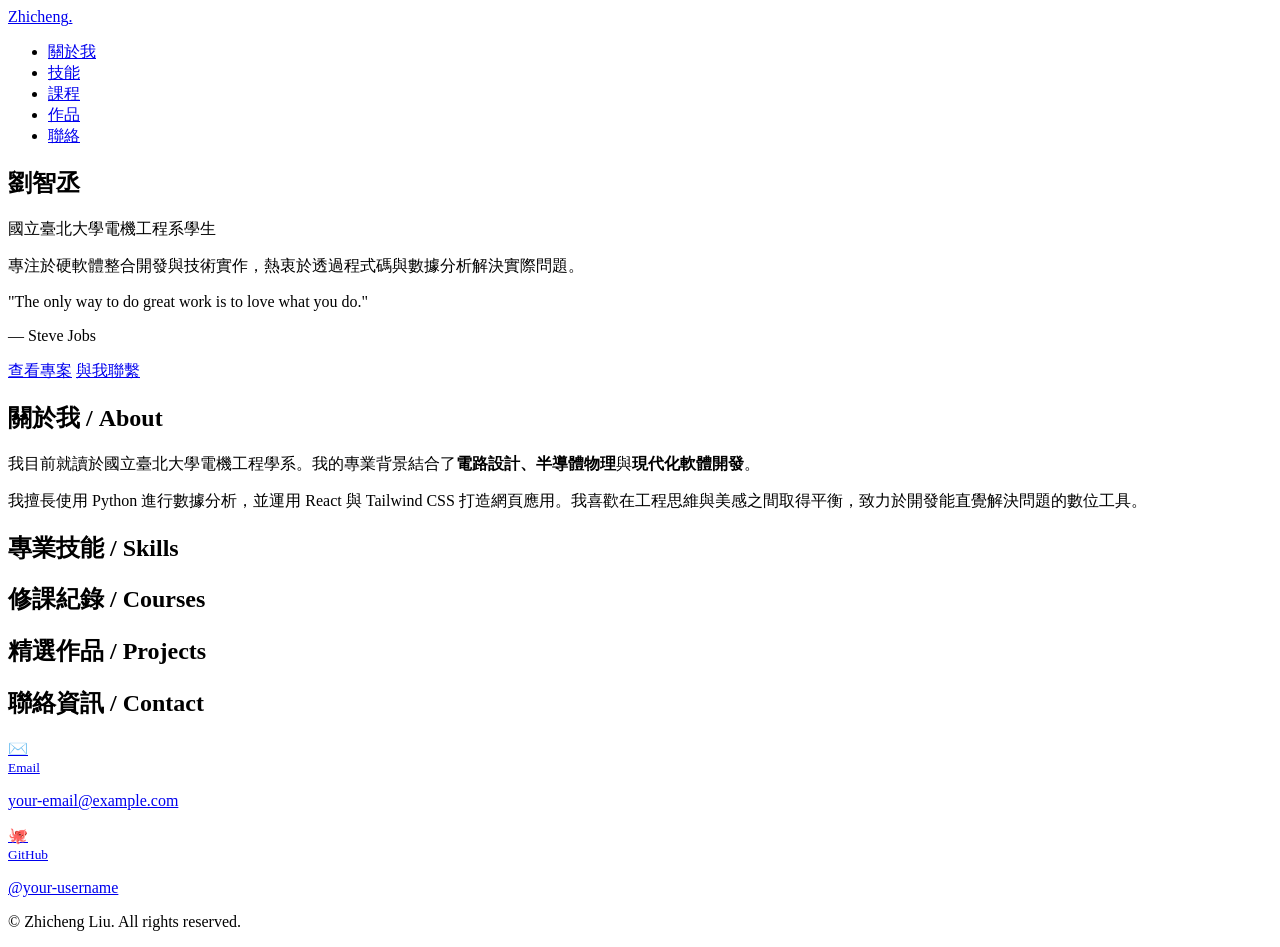
==== index.html @ 46093ad7 "Add files via upload first edition" ====
<!DOCTYPE html>
<html lang="zh-TW">
<head>
    <meta charset="UTF-8">
    <meta name="viewport" content="width=device-width, initial-scale=1.0">
    <title>劉智丞 | Zhicheng Liu Portfolio</title>
    <link href="https://fonts.googleapis.com/css2?family=Inter:wght@300;400;600;700&family=Noto+Sans+TC:wght@400;700&display=swap" rel="stylesheet">
    <link rel="stylesheet" href="css/style.css">
</head>
<body>

    <nav class="navbar">
        <div class="container">
            <a href="#" class="logo">Zhicheng<span>.</span></a>
            <ul class="nav-links">
                <li><a href="#about">關於我</a></li>
                <li><a href="#skills">技能</a></li>
                <li><a href="#courses">課程</a></li>
                <li><a href="#projects">作品</a></li>
                <li><a href="#contact">聯絡</a></li>
            </ul>
        </div>
    </nav>

    <main>
        <section id="hero" class="hero-section">
            <div class="container">
                <div class="hero-content">
                    <h1 class="hero-title"><span class="highlight">劉智丞</span></h1>
                    <p class="hero-subtitle">國立臺北大學電機工程系學生</p>
                    <p class="hero-tagline">專注於硬軟體整合開發與技術實作，熱衷於透過程式碼與數據分析解決實際問題。</p>
                    <div class="quote-container">
                        <p class="quote-text">"The only way to do great work is to love what you do."</p>
                        <p class="quote-author">— Steve Jobs</p>
                    </div>
                    <div class="hero-btns">
                        <a href="#projects" class="btn btn-primary">查看專案</a>
                        <a href="#contact" class="btn btn-outline">與我聯繫</a>
                    </div>
                </div>
            </div>
        </section>

        <section id="about" class="about-section">
            <div class="container">
                <div class="card">
                    <h2 class="section-title">關於我 / About</h2>
                    <div class="about-text">
                        <p>我目前就讀於國立臺北大學電機工程學系。我的專業背景結合了<strong>電路設計、半導體物理</strong>與<strong>現代化軟體開發</strong>。</p>
                        <p>我擅長使用 Python 進行數據分析，並運用 React 與 Tailwind CSS 打造網頁應用。我喜歡在工程思維與美感之間取得平衡，致力於開發能直覺解決問題的數位工具。</p>
                    </div>
                </div>
            </div>
        </section>

        <section id="skills" class="skills-section">
            <div class="container">
                <h2 class="section-title">專業技能 / Skills</h2>
                <div id="skills-container" class="skills-grid">
                    </div>
            </div>
        </section>

        <section id="courses" class="courses-section">
            <div class="container">
                <h2 class="section-title">修課紀錄 / Courses</h2>
                <div id="courses-container" class="courses-list">
                    </div>
            </div>
        </section>

        <section id="projects" class="projects-section">
            <div class="container">
                <h2 class="section-title">精選作品 / Projects</h2>
                <div id="projects-container" class="projects-grid">
                    </div>
            </div>
        </section>

        <section id="contact" class="contact-section">
            <div class="container">
                <h2 class="section-title center">聯絡資訊 / Contact</h2>
                <div class="contact-grid">
                    <a href="mailto:your-email@example.com" class="contact-item">
                        <span class="contact-icon">✉️</span>
                        <div class="contact-detail">
                            <small>Email</small>
                            <p>your-email@example.com</p>
                        </div>
                    </a>
                    <a href="https://github.com/your-username" target="_blank" class="contact-item">
                        <span class="contact-icon">🐙</span>
                        <div class="contact-detail">
                            <small>GitHub</small>
                            <p>@your-username</p>
                        </div>
                    </a>
                </div>
            </div>
        </section>
    </main>

    <footer class="footer">
        <div class="container">
            <p>&copy; <span id="current-year"></span> Zhicheng Liu. All rights reserved.</p>
        </div>
    </footer>

    <script src="js/script.js"></script>
</body>
</html>
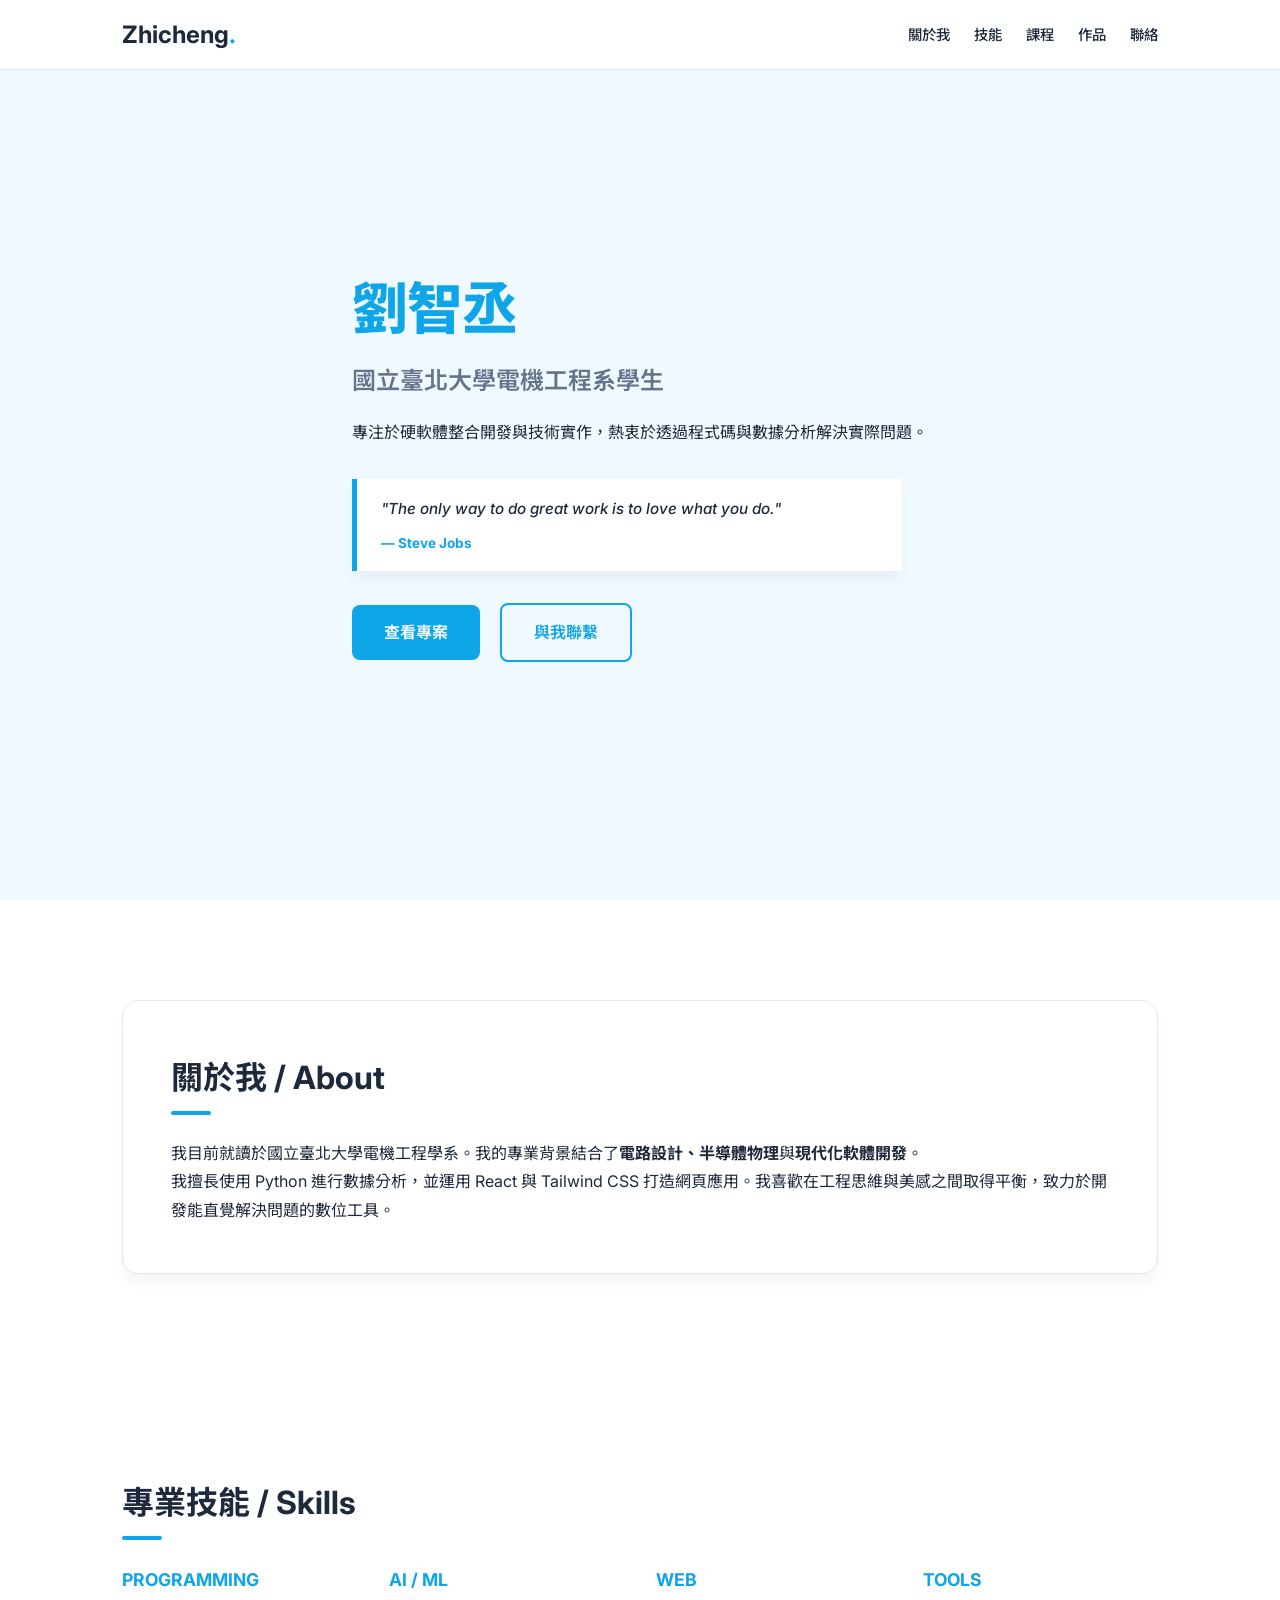
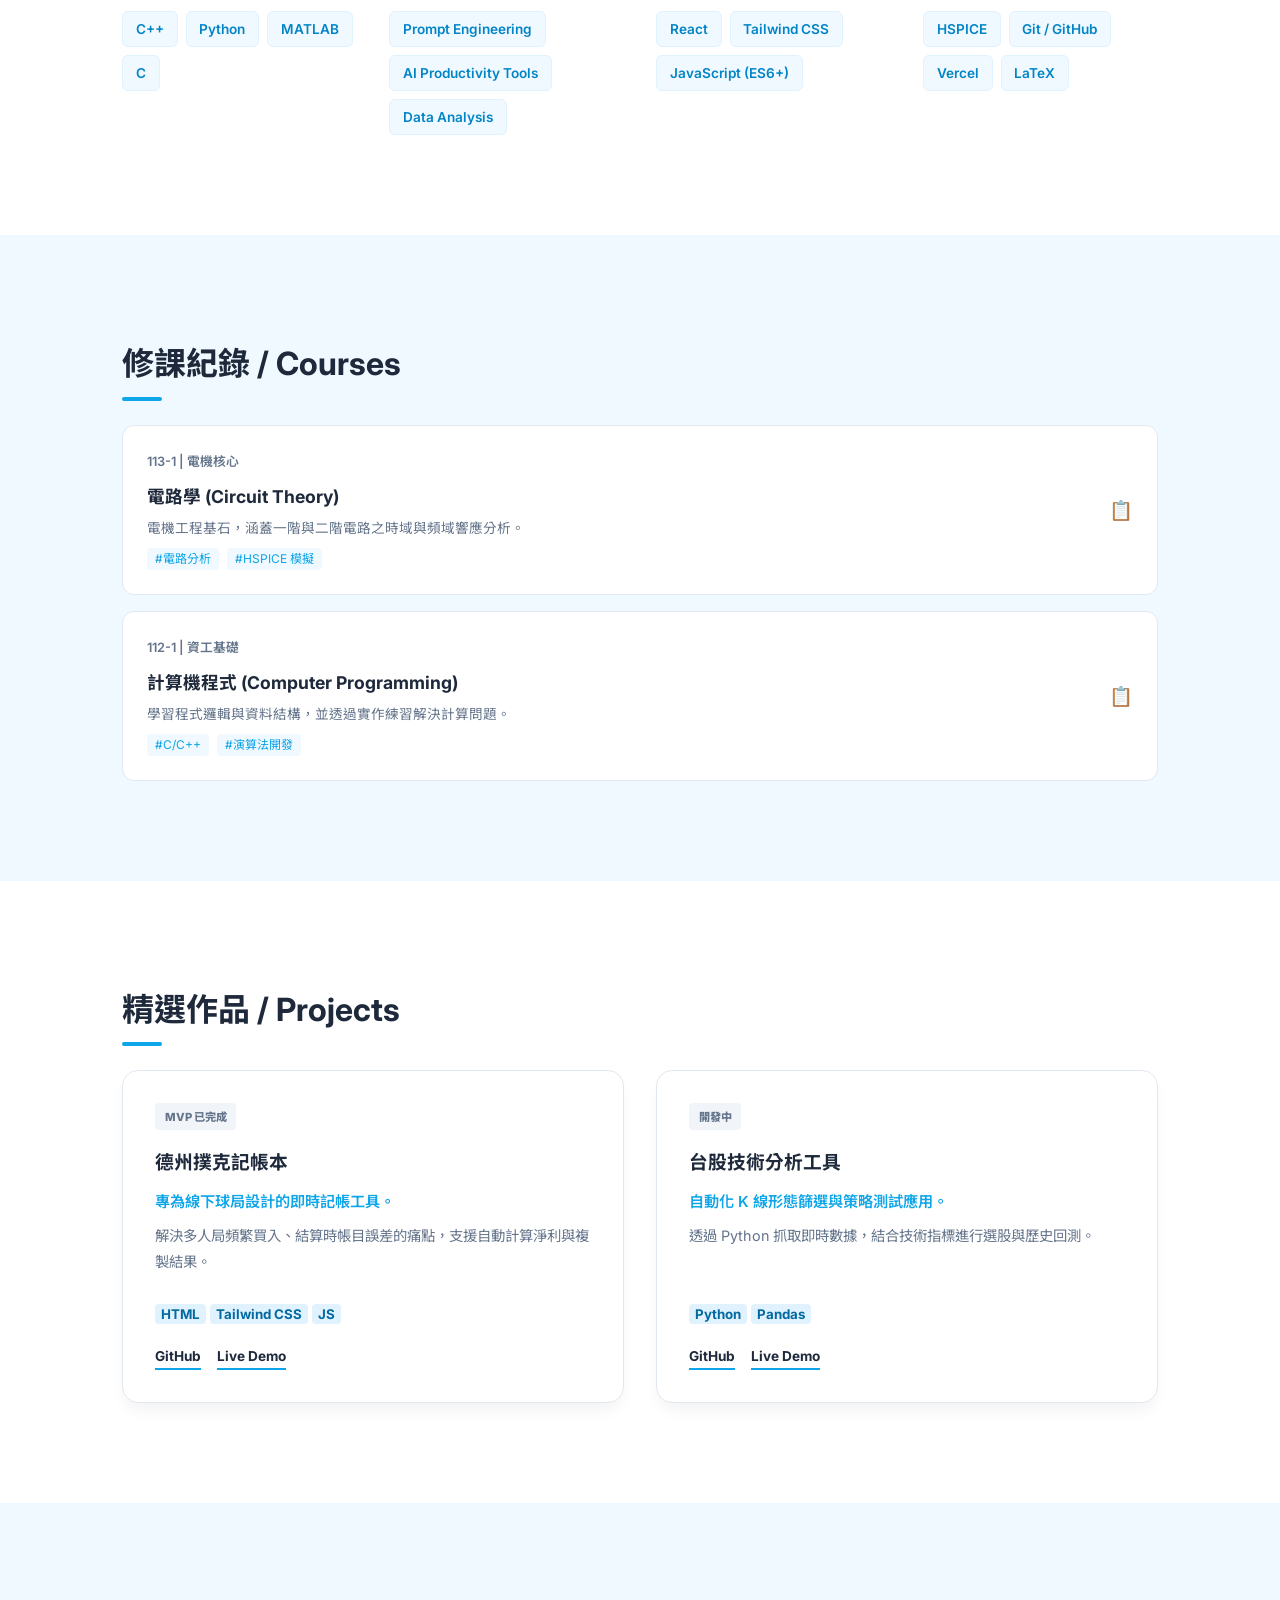
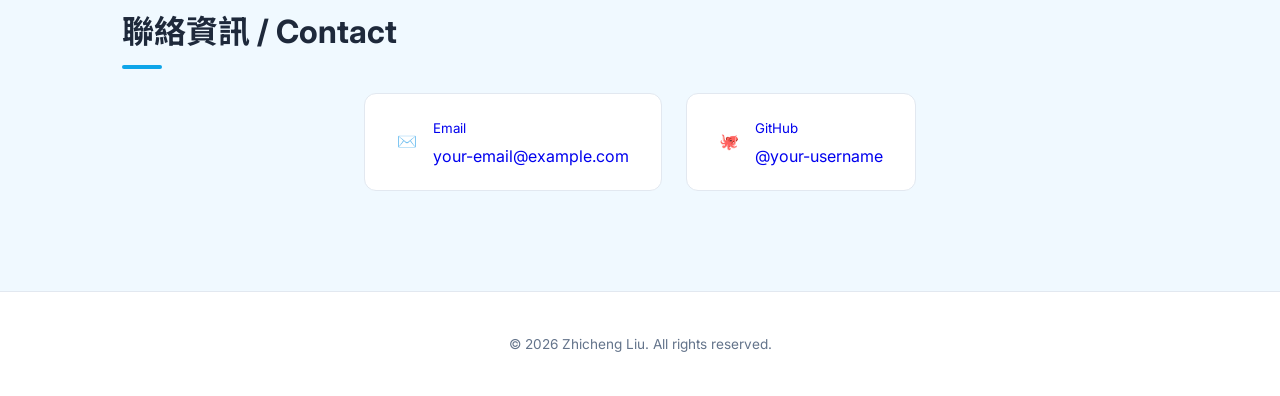
==== commit 1e2a662d: "Fix HTML structure and formatting issues" ====
--- a/index.html
+++ b/index.html
@@ -5,7 +5,7 @@
     <meta name="viewport" content="width=device-width, initial-scale=1.0">
     <title>劉智丞 | Zhicheng Liu Portfolio</title>
     <link href="https://fonts.googleapis.com/css2?family=Inter:wght@300;400;600;700&family=Noto+Sans+TC:wght@400;700&display=swap" rel="stylesheet">
-    <link rel="stylesheet" href="css/style.css">
+    <link rel="stylesheet" href="style.css">
 </head>
 <body>
 
@@ -106,6 +106,6 @@
         </div>
     </footer>
 
-    <script src="js/script.js"></script>
+    <script src="script.js"></script>
 </body>
-</html>+</html>
--- a/style.css
+++ b/style.css
@@ -0,0 +1,87 @@
+:root {
+    --primary: #0ea5e9;
+    --primary-dark: #0284c7;
+    --bg-white: #ffffff;
+    --bg-light: #f0f9ff;
+    --text-main: #1e293b;
+    --text-muted: #64748b;
+    --border: #e2e8f0;
+    --card-shadow: 0 10px 15px -3px rgba(0, 0, 0, 0.05);
+}
+
+* { margin: 0; padding: 0; box-sizing: border-box; }
+html { scroll-behavior: smooth; }
+body { font-family: 'Inter', 'Noto Sans TC', sans-serif; background: var(--bg-white); color: var(--text-main); line-height: 1.8; }
+.container { max-width: 1100px; margin: 0 auto; padding: 0 2rem; }
+
+/* 導覽列 */
+.navbar { height: 70px; display: flex; align-items: center; position: fixed; top: 0; width: 100%; background: rgba(255, 255, 255, 0.9); backdrop-filter: blur(10px); border-bottom: 1px solid var(--border); z-index: 1000; }
+.navbar .container { display: flex; justify-content: space-between; align-items: center; width: 100%; }
+.logo { font-size: 1.5rem; font-weight: 700; text-decoration: none; color: var(--text-main); }
+.logo span { color: var(--primary); }
+.nav-links { list-style: none; display: flex; gap: 1.5rem; }
+.nav-links a { text-decoration: none; color: var(--text-main); font-weight: 500; font-size: 0.9rem; transition: color 0.3s; }
+.nav-links a:hover { color: var(--primary); }
+
+/* Section 通用 */
+section { padding: 100px 0; }
+.section-title { font-size: 2rem; font-weight: 700; margin-bottom: 2rem; position: relative; }
+.section-title::after { content: ""; position: absolute; bottom: -8px; left: 0; width: 40px; height: 4px; background: var(--primary); border-radius: 2px; }
+.card { background: white; border-radius: 16px; padding: 3rem; border: 1px solid var(--border); box-shadow: var(--card-shadow); }
+
+/* Hero */
+.hero-section { min-height: 100vh; padding-top: 120px; background-color: var(--bg-light); display: flex; align-items: center; }
+.hero-title { font-size: 3.5rem; font-weight: 800; letter-spacing: -1px; }
+.highlight { color: var(--primary); }
+.hero-subtitle { font-size: 1.5rem; color: var(--text-muted); margin-bottom: 1rem; font-weight: 600; }
+.hero-tagline { max-width: 600px; margin-bottom: 2rem; }
+.quote-container { border-left: 5px solid var(--primary); padding: 1rem 1.5rem; background: white; box-shadow: var(--card-shadow); margin-bottom: 2rem; max-width: 550px; }
+.quote-text { font-style: italic; font-weight: 500; font-size: 0.95rem; }
+.quote-author { font-size: 0.85rem; color: var(--primary); font-weight: 700; margin-top: 0.5rem; }
+.btn { display: inline-block; padding: 0.8rem 2rem; border-radius: 8px; text-decoration: none; font-weight: 600; transition: all 0.3s; }
+.btn-primary { background: var(--primary); color: white; margin-right: 1rem; }
+.btn-outline { border: 2px solid var(--primary); color: var(--primary); }
+
+/* Skills */
+.skills-section { background: white; }
+.skills-grid { display: grid; grid-template-columns: repeat(auto-fit, minmax(220px, 1fr)); gap: 2rem; }
+.skill-category h3 { font-size: 1.1rem; margin-bottom: 1rem; color: var(--primary); }
+.skill-tags { display: flex; flex-wrap: wrap; gap: 0.5rem; }
+.skill-tag { background: var(--bg-light); color: var(--primary-dark); padding: 0.3rem 0.8rem; border-radius: 6px; font-size: 0.85rem; font-weight: 600; border: 1px solid #e0f2fe; }
+
+/* Courses */
+.courses-section { background: var(--bg-light); }
+.courses-list { display: flex; flex-direction: column; gap: 1rem; }
+.course-item { background: white; padding: 1.5rem; border-radius: 12px; border: 1px solid var(--border); display: flex; justify-content: space-between; align-items: center; transition: transform 0.2s; }
+.course-item:hover { transform: translateX(10px); border-color: var(--primary); }
+.course-info h4 { font-size: 1.1rem; margin-bottom: 0.2rem; }
+.course-meta { font-size: 0.8rem; color: var(--text-muted); font-weight: 600; margin-bottom: 0.5rem; }
+.course-skills { display: flex; gap: 0.5rem; }
+.c-skill { font-size: 0.75rem; color: var(--primary); background: #f0f9ff; padding: 0 0.5rem; border-radius: 4px; }
+.course-link { text-decoration: none; color: var(--primary); font-size: 1.2rem; }
+
+/* Projects */
+.projects-section { background: white; }
+.projects-grid { display: grid; grid-template-columns: repeat(auto-fit, minmax(320px, 1fr)); gap: 2rem; }
+.project-card { background: white; border: 1px solid var(--border); border-radius: 16px; padding: 2rem; box-shadow: var(--card-shadow); transition: all 0.3s; display: flex; flex-direction: column; }
+.project-card:hover { transform: translateY(-8px); border-color: var(--primary); }
+.pj-status { align-self: flex-start; font-size: 0.7rem; font-weight: 800; background: #f1f5f9; padding: 0.2rem 0.6rem; border-radius: 4px; margin-bottom: 1rem; text-transform: uppercase; color: var(--text-muted); }
+.project-card h3 { margin-bottom: 0.5rem; }
+.pj-one-liner { font-weight: 600; font-size: 0.95rem; color: var(--primary); margin-bottom: 0.5rem; }
+.pj-details { font-size: 0.9rem; color: var(--text-muted); margin-bottom: 1.5rem; flex-grow: 1; }
+.pj-links { display: flex; gap: 1rem; }
+.pj-link { font-size: 0.85rem; text-decoration: none; font-weight: 700; color: var(--text-main); border-bottom: 2px solid var(--primary); }
+
+/* Contact & Footer */
+.contact-section { background: var(--bg-light); }
+.contact-grid { display: flex; flex-wrap: wrap; gap: 1.5rem; justify-content: center; }
+.contact-item { background: white; padding: 1.2rem 2rem; border-radius: 12px; border: 1px solid var(--border); text-decoration: none; display: flex; align-items: center; gap: 1rem; transition: 0.3s; }
+.contact-item:hover { border-color: var(--primary); transform: translateY(-3px); }
+.footer { padding: 40px 0; text-align: center; border-top: 1px solid var(--border); color: var(--text-muted); font-size: 0.85rem; }
+
+@media (max-width: 768px) {
+    .hero-title { font-size: 2.5rem; }
+    .nav-links { display: none; }
+    .course-item { flex-direction: column; align-items: flex-start; }
+    .course-link { margin-top: 1rem; }
+}
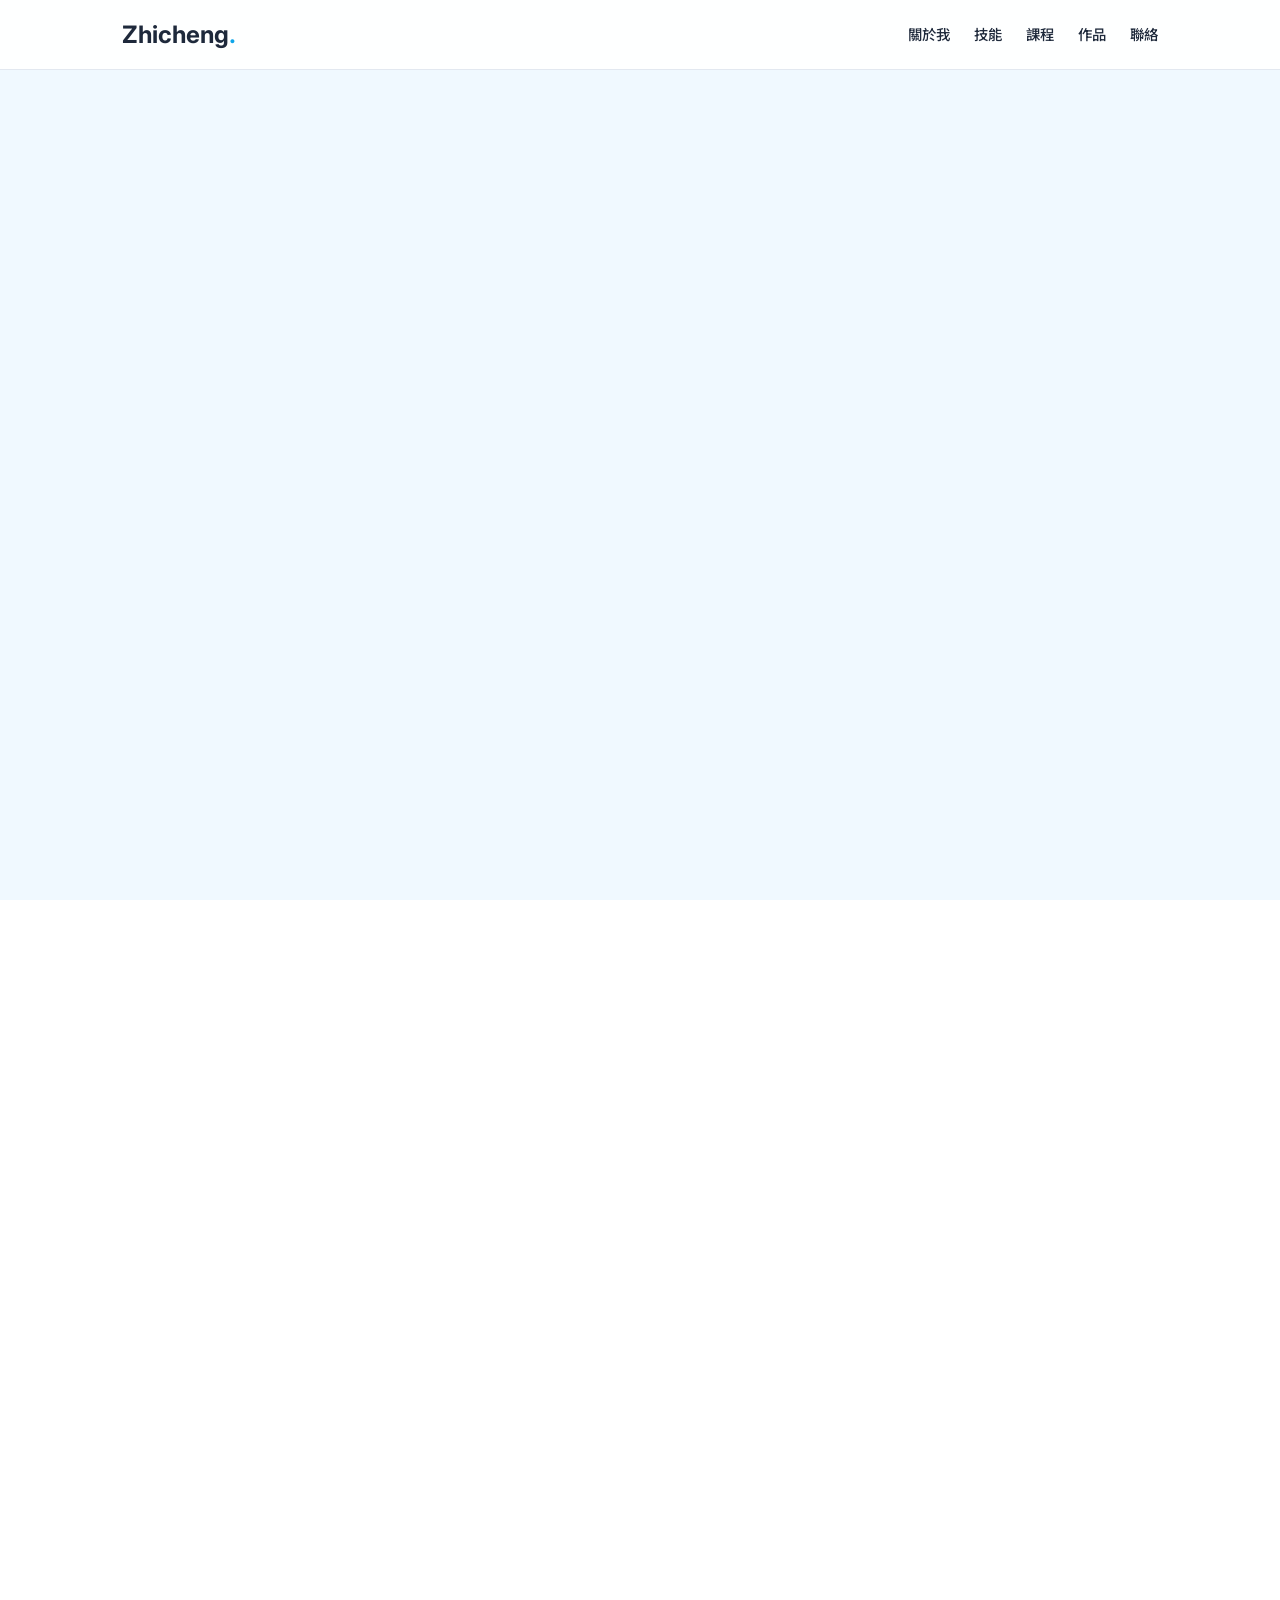
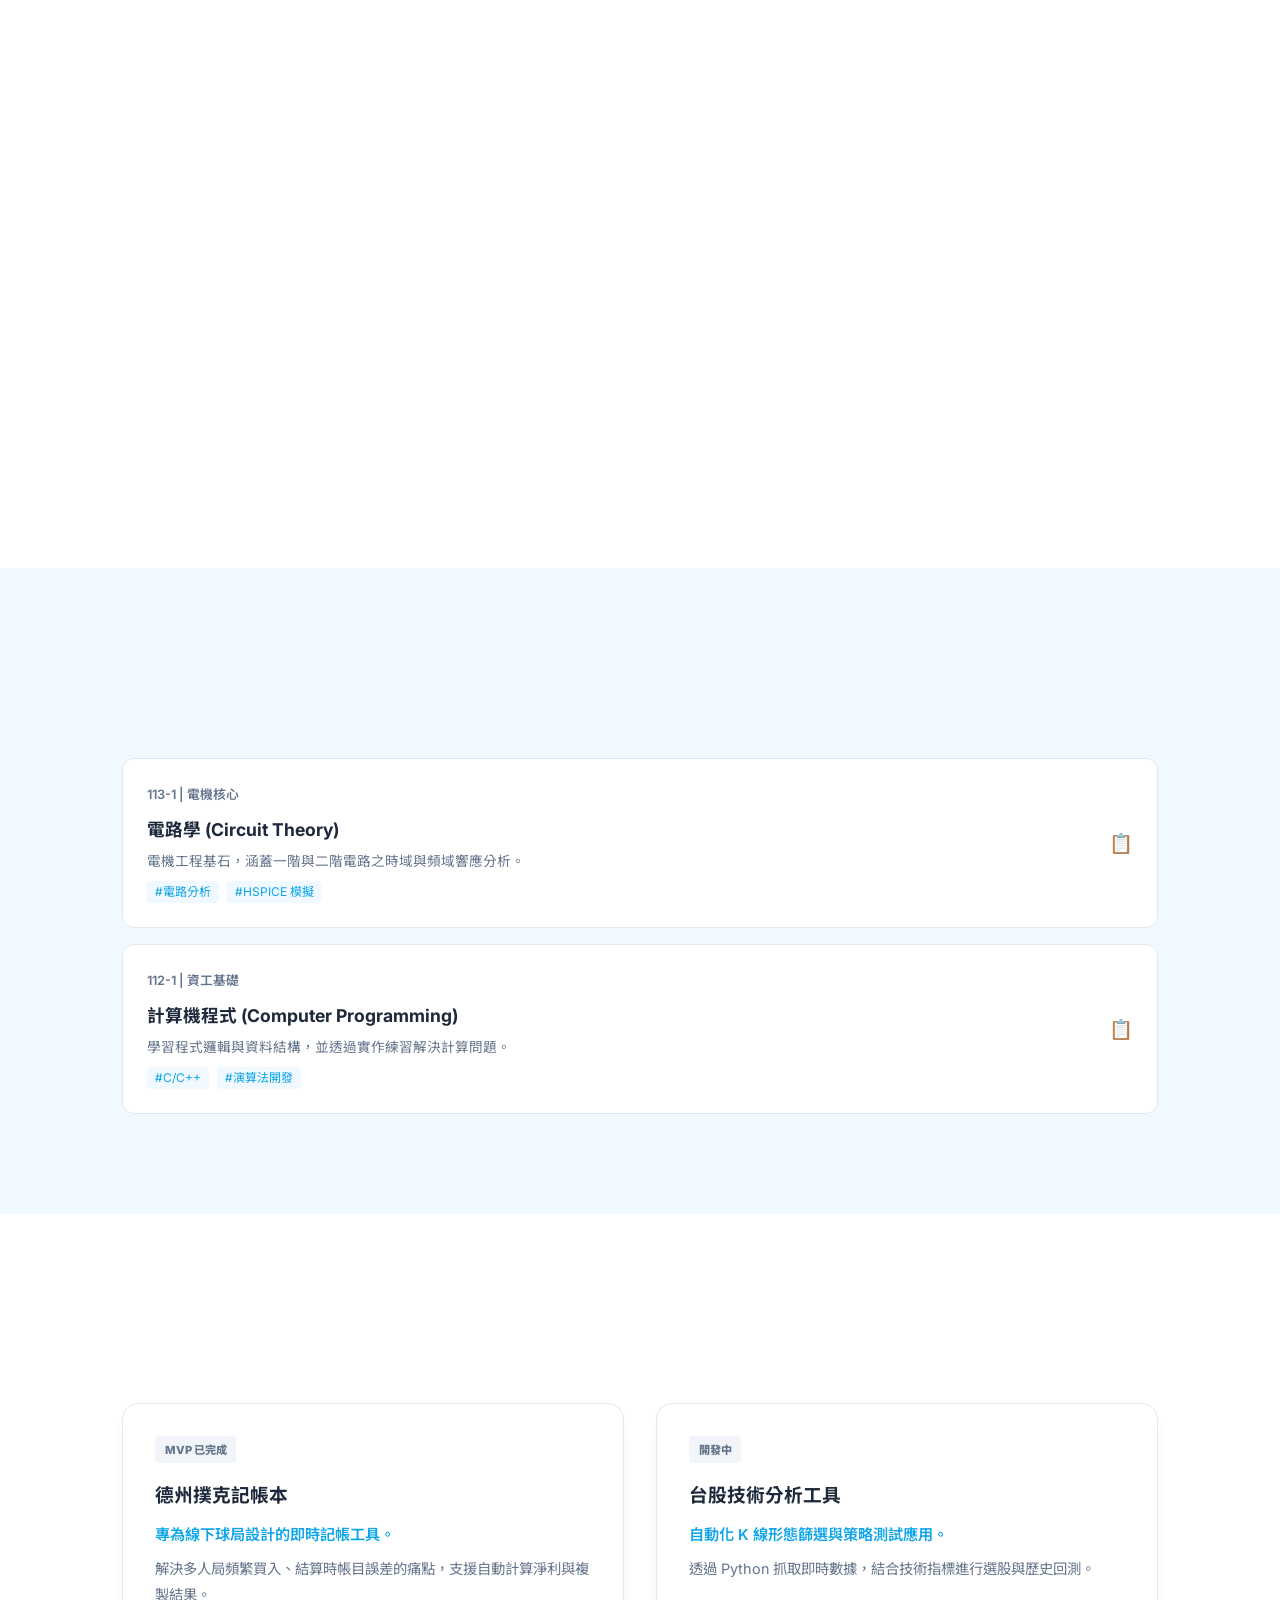
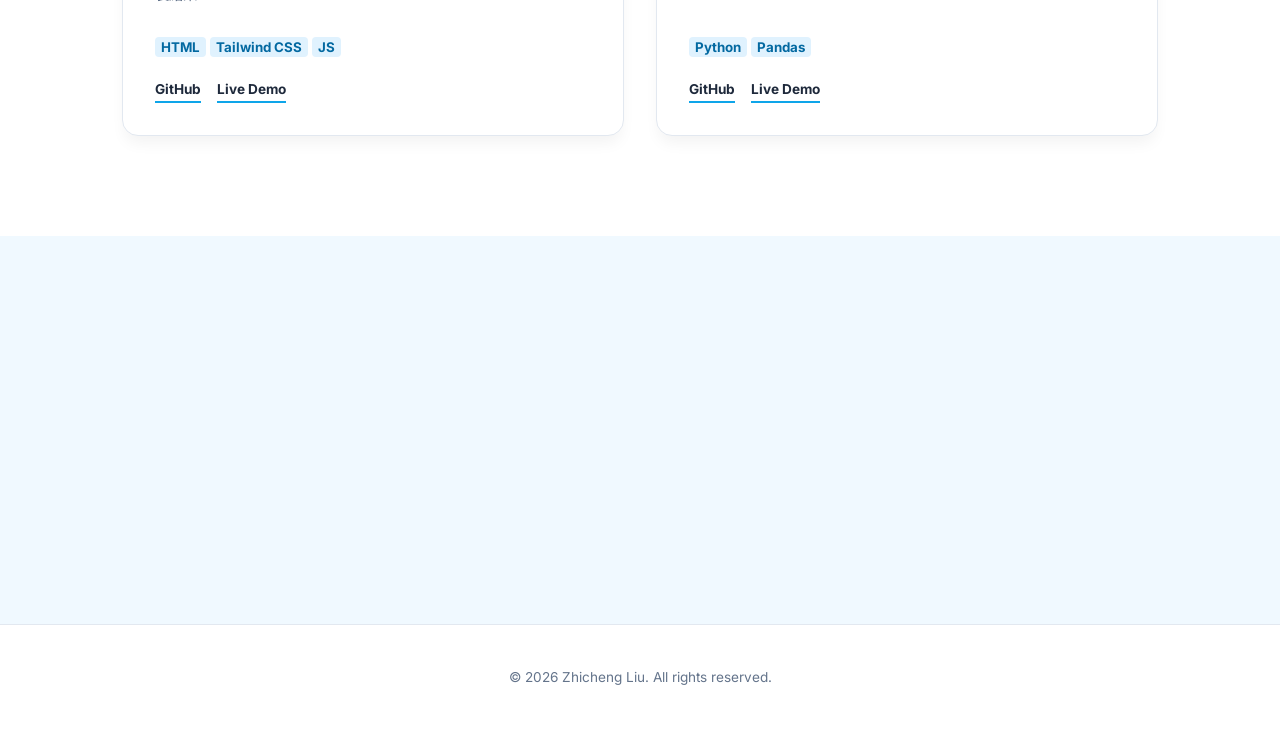
==== commit 5aa52dcf: "Revise index.html for updated portfolio design Updated the portfolio website with new content and st" ====
--- a/index.html
+++ b/index.html
@@ -3,8 +3,10 @@
 <head>
     <meta charset="UTF-8">
     <meta name="viewport" content="width=device-width, initial-scale=1.0">
-    <title>劉智丞 | Zhicheng Liu Portfolio</title>
-    <link href="https://fonts.googleapis.com/css2?family=Inter:wght@300;400;600;700&family=Noto+Sans+TC:wght@400;700&display=swap" rel="stylesheet">
+    <title>劉智丞 | 個人作品集</title>
+    <link href="https://fonts.googleapis.com/css2?family=Inter:wght@300;400;600;800&family=Noto+Sans+TC:wght@300;400;700&display=swap" rel="stylesheet">
+    <link href="https://unpkg.com/aos@2.3.1/dist/aos.css" rel="stylesheet">
+    <script src="https://unpkg.com/lucide@latest"></script>
     <link rel="stylesheet" href="style.css">
 </head>
 <body>
@@ -25,17 +27,21 @@
     <main>
         <section id="hero" class="hero-section">
             <div class="container">
-                <div class="hero-content">
+                <div class="hero-content" data-aos="fade-up">
                     <h1 class="hero-title"><span class="highlight">劉智丞</span></h1>
-                    <p class="hero-subtitle">國立臺北大學電機工程系學生</p>
+                    <p class="hero-subtitle">
+                        <a href="https://ee.ntpu.edu.tw/" target="_blank" class="dept-link">
+                            國立臺北大學 電機工程學系
+                        </a>
+                    </p>
                     <p class="hero-tagline">專注於硬軟體整合開發與技術實作，熱衷於透過程式碼與數據分析解決實際問題。</p>
-                    <div class="quote-container">
+                    <div class="quote-container" data-aos="fade-up" data-aos-delay="100">
                         <p class="quote-text">"The only way to do great work is to love what you do."</p>
                         <p class="quote-author">— Steve Jobs</p>
                     </div>
-                    <div class="hero-btns">
+                    <div class="hero-btns" data-aos="fade-up" data-aos-delay="200">
                         <a href="#projects" class="btn btn-primary">查看專案</a>
-                        <a href="#contact" class="btn btn-outline">與我聯繫</a>
+                        <a href="#" class="btn btn-outline"><i data-lucide="download" class="icon-inline"></i> 下載履歷</a>
                     </div>
                 </div>
             </div>
@@ -43,11 +49,36 @@
 
         <section id="about" class="about-section">
             <div class="container">
-                <div class="card">
-                    <h2 class="section-title">關於我 / About</h2>
-                    <div class="about-text">
-                        <p>我目前就讀於國立臺北大學電機工程學系。我的專業背景結合了<strong>電路設計、半導體物理</strong>與<strong>現代化軟體開發</strong>。</p>
-                        <p>我擅長使用 Python 進行數據分析，並運用 React 與 Tailwind CSS 打造網頁應用。我喜歡在工程思維與美感之間取得平衡，致力於開發能直覺解決問題的數位工具。</p>
+                <div class="card about-grid" data-aos="fade-up">
+                    <div class="about-content">
+                        <h2 class="section-title">關於我 / About</h2>
+                        <div class="about-text">
+                            <p>我目前就讀於 <a href="https://ee.ntpu.edu.tw/" target="_blank" class="inline-link">國立臺北大學電機工程學系</a>。我的專業背景結合了<strong>電路設計、半導體物理</strong>與<strong>現代化軟體開發</strong>。</p>
+                            <p>我擅長使用 Python 進行數據分析，並運用 React 與 Tailwind CSS 打造網頁應用。我致力於在工程思維與美感之間取得平衡。</p>
+                        </div>
+                        <img src="image_f37e1d.jpg" alt="國立臺北大學" class="ntpu-img">
+                    </div>
+                    
+                    <div class="code-window" data-aos="fade-left" data-aos-delay="200">
+                        <div class="code-header">
+                            <span class="dot dot-red"></span>
+                            <span class="dot dot-yellow"></span>
+                            <span class="dot dot-green"></span>
+                            <span class="code-title">engineer.c</span>
+                        </div>
+                        <pre><code><span class="keyword">#include</span> <span class="string">&lt;stdio.h&gt;</span>
+
+<span class="comment">// 尋找工程與設計的最佳解</span>
+<span class="keyword">int</span> main() {
+    <span class="keyword">int</span> logic = <span class="number">100</span>;
+    <span class="keyword">int</span> creativity = <span class="number">100</span>;
+    
+    <span class="keyword">if</span> (logic && creativity) {
+        printf(<span class="string">"Building great tools.\\n"</span>);
+    }
+    
+    <span class="keyword">return</span> <span class="number">0</span>;
+}</code></pre>
                     </div>
                 </div>
             </div>
@@ -55,41 +86,38 @@
 
         <section id="skills" class="skills-section">
             <div class="container">
-                <h2 class="section-title">專業技能 / Skills</h2>
-                <div id="skills-container" class="skills-grid">
-                    </div>
+                <h2 class="section-title" data-aos="fade-up">專業技能 / Skills</h2>
+                <div id="skills-container" class="skills-grid" data-aos="fade-up" data-aos-delay="100"></div>
             </div>
         </section>
 
         <section id="courses" class="courses-section">
             <div class="container">
-                <h2 class="section-title">修課紀錄 / Courses</h2>
-                <div id="courses-container" class="courses-list">
-                    </div>
+                <h2 class="section-title" data-aos="fade-up">修課紀錄 / Courses</h2>
+                <div id="courses-container" class="courses-list"></div>
             </div>
         </section>
 
         <section id="projects" class="projects-section">
             <div class="container">
-                <h2 class="section-title">精選作品 / Projects</h2>
-                <div id="projects-container" class="projects-grid">
-                    </div>
+                <h2 class="section-title" data-aos="fade-up">精選作品 / Projects</h2>
+                <div id="projects-container" class="projects-grid"></div>
             </div>
         </section>
 
         <section id="contact" class="contact-section">
             <div class="container">
-                <h2 class="section-title center">聯絡資訊 / Contact</h2>
-                <div class="contact-grid">
+                <h2 class="section-title center" data-aos="fade-up">聯絡資訊 / Contact</h2>
+                <div class="contact-grid" data-aos="fade-up" data-aos-delay="100">
                     <a href="mailto:your-email@example.com" class="contact-item">
-                        <span class="contact-icon">✉️</span>
+                        <i data-lucide="mail" class="contact-icon"></i>
                         <div class="contact-detail">
                             <small>Email</small>
                             <p>your-email@example.com</p>
                         </div>
                     </a>
                     <a href="https://github.com/your-username" target="_blank" class="contact-item">
-                        <span class="contact-icon">🐙</span>
+                        <i data-lucide="github" class="contact-icon"></i>
                         <div class="contact-detail">
                             <small>GitHub</small>
                             <p>@your-username</p>
@@ -106,6 +134,7 @@
         </div>
     </footer>
 
+    <script src="https://unpkg.com/aos@2.3.1/dist/aos.js"></script>
     <script src="script.js"></script>
 </body>
 </html>
